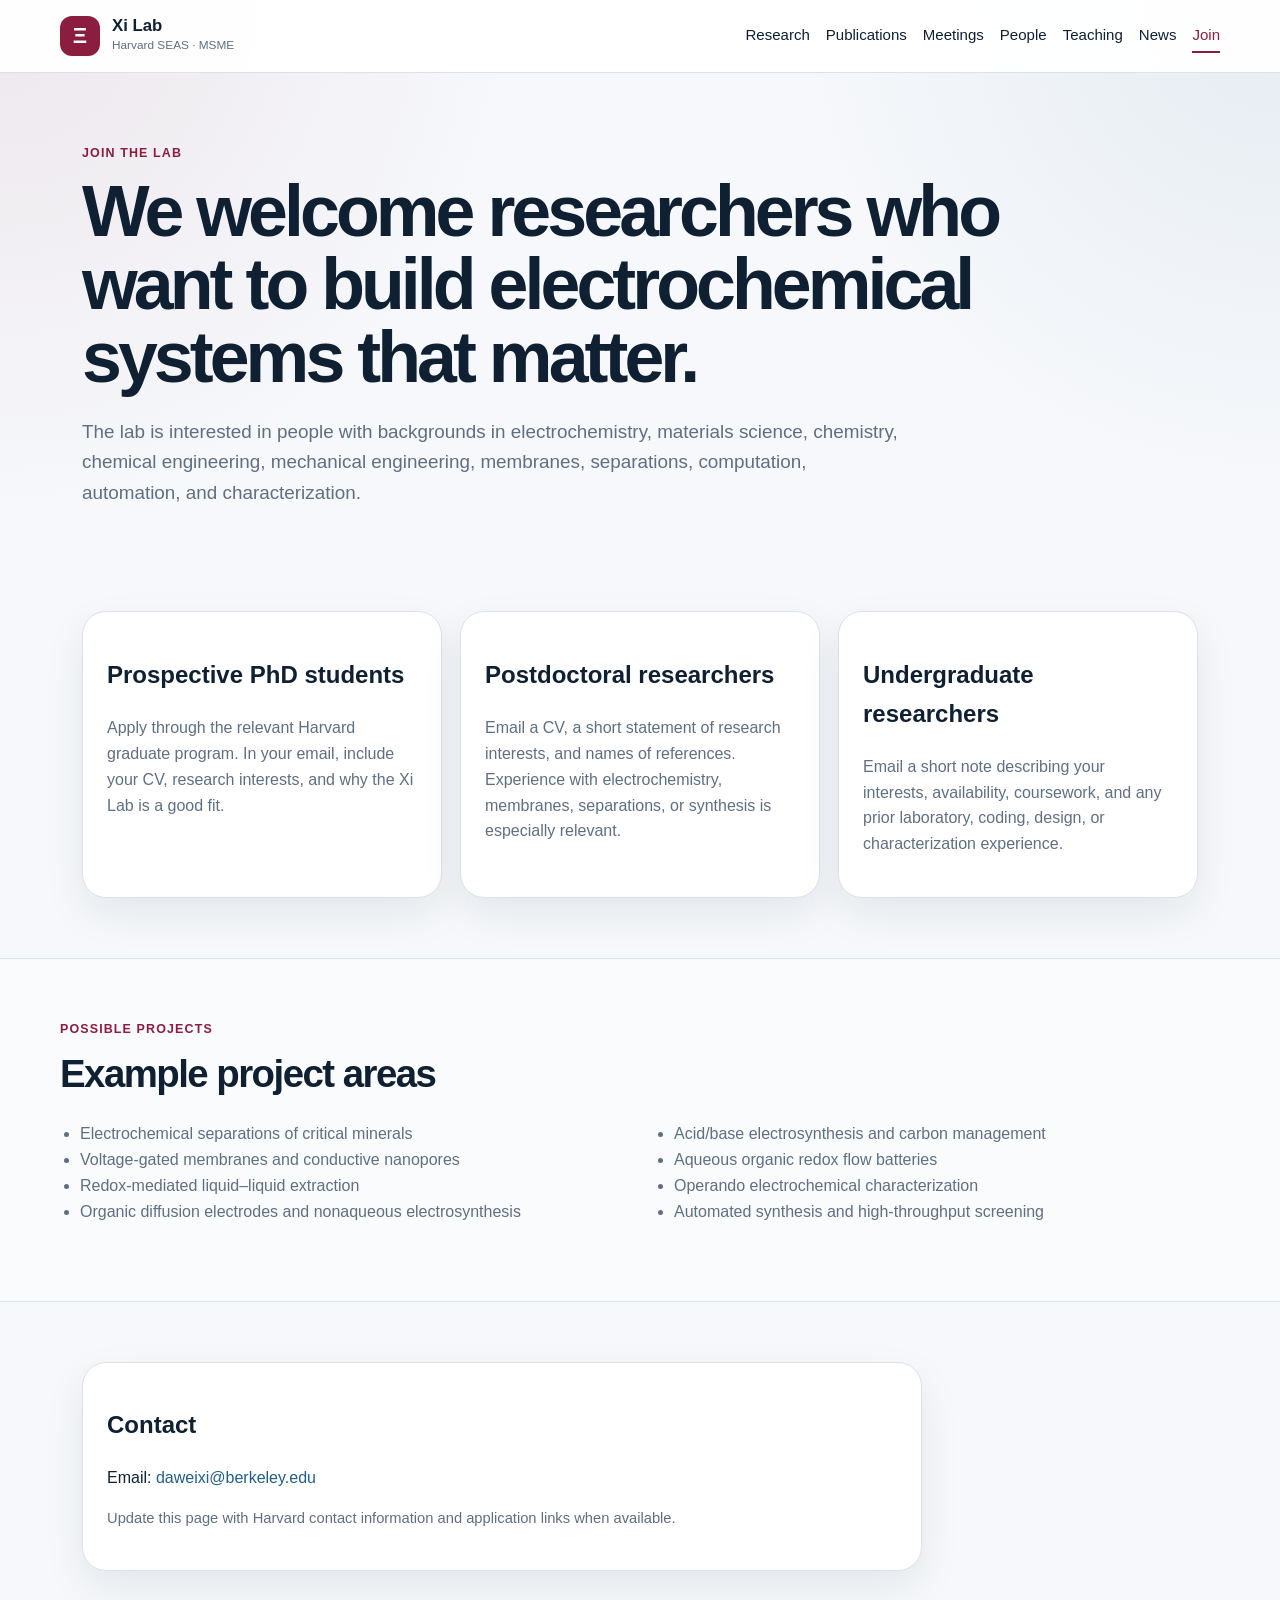
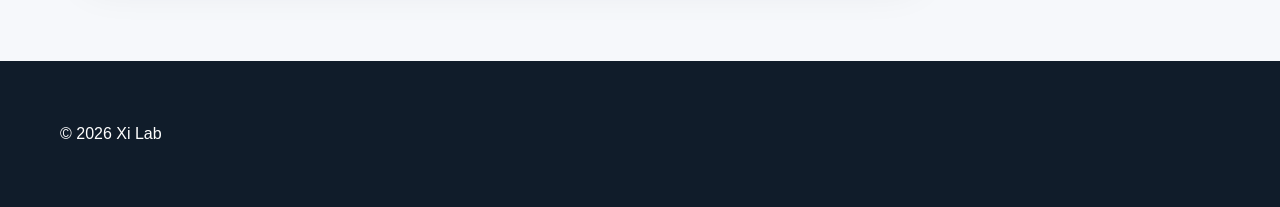
==== join.html @ 3943b00c "Upload Xi Lab website" ====
<!DOCTYPE html>
<html lang="en">
<head>
  <meta charset="UTF-8" />
  <meta name="viewport" content="width=device-width, initial-scale=1.0" />
  <title>Join | Xi Lab</title>
  <meta name="description" content="Join the Xi Lab at Harvard SEAS." />
  <link rel="stylesheet" href="styles.css" />
</head>
<body>
  <header class="site-header">
    <a class="brand" href="index.html"><span class="brand-mark">Ξ</span><span><strong>Xi Lab</strong><small>Harvard SEAS · MSME</small></span></a>
    <nav class="nav" aria-label="Main navigation">
      <a href="research.html">Research</a>
      <a href="publications.html">Publications</a>
      <a href="meetings.html">Meetings</a>
      <a href="people.html">People</a>
      <a href="teaching.html">Teaching</a>
      <a href="news.html">News</a>
      <a class="active" href="join.html">Join</a>
    </nav>
  </header>

  <main class="page">
    <section class="page-hero">
      <p class="eyebrow">Join the lab</p>
      <h1>We welcome researchers who want to build electrochemical systems that matter.</h1>
      <p class="lead">
        The lab is interested in people with backgrounds in electrochemistry,
        materials science, chemistry, chemical engineering, mechanical engineering,
        membranes, separations, computation, automation, and characterization.
      </p>
    </section>

    <section class="section">
      <div class="research-cards">
        <article class="research-card">
          <h2>Prospective PhD students</h2>
          <p>Apply through the relevant Harvard graduate program. In your email, include your CV, research interests, and why the Xi Lab is a good fit.</p>
        </article>
        <article class="research-card">
          <h2>Postdoctoral researchers</h2>
          <p>Email a CV, a short statement of research interests, and names of references. Experience with electrochemistry, membranes, separations, or synthesis is especially relevant.</p>
        </article>
        <article class="research-card">
          <h2>Undergraduate researchers</h2>
          <p>Email a short note describing your interests, availability, coursework, and any prior laboratory, coding, design, or characterization experience.</p>
        </article>
      </div>
    </section>

    <section class="section alt">
      <div class="section-heading">
        <p class="eyebrow">Possible projects</p>
        <h2>Example project areas</h2>
      </div>
      <ul class="clean-list columns">
        <li>Electrochemical separations of critical minerals</li>
        <li>Voltage-gated membranes and conductive nanopores</li>
        <li>Redox-mediated liquid–liquid extraction</li>
        <li>Organic diffusion electrodes and nonaqueous electrosynthesis</li>
        <li>Acid/base electrosynthesis and carbon management</li>
        <li>Aqueous organic redox flow batteries</li>
        <li>Operando electrochemical characterization</li>
        <li>Automated synthesis and high-throughput screening</li>
      </ul>
    </section>

    <section class="section">
      <div class="callout wide">
        <h2>Contact</h2>
        <p>Email: <a href="mailto:daweixi@berkeley.edu">daweixi@berkeley.edu</a></p>
        <p class="small">Update this page with Harvard contact information and application links when available.</p>
      </div>
    </section>
  </main>

  <footer class="footer small-footer"><p>© <span id="year"></span> Xi Lab</p></footer>
  <script>document.getElementById("year").textContent = new Date().getFullYear();</script>
</body>
</html>
---- styles.css ----
:root {
  --ink: #102033;
  --muted: #5f6f82;
  --bg: #f6f8fb;
  --card: #ffffff;
  --line: #d9e2ec;
  --accent: #8b1e3f;
  --accent-2: #1f5f8b;
  --soft: #f2e8ec;
  --soft-blue: #e8f1f7;
  --max: 1160px;
  --radius: 24px;
  --shadow: 0 16px 40px rgba(16, 32, 51, 0.08);
}

* { box-sizing: border-box; }

html { scroll-behavior: smooth; }

body {
  margin: 0;
  font-family: Arial, Helvetica, sans-serif;
  color: var(--ink);
  background:
    radial-gradient(circle at top left, rgba(139, 30, 63, 0.08), transparent 32rem),
    radial-gradient(circle at top right, rgba(31, 95, 139, 0.08), transparent 30rem),
    var(--bg);
  line-height: 1.62;
}

a { color: var(--accent-2); text-decoration: none; }
a:hover { text-decoration: underline; }

.skip-link {
  position: absolute;
  left: -999px;
  top: 0;
  background: white;
  padding: 8px;
}
.skip-link:focus { left: 8px; z-index: 100; }

.site-header {
  position: sticky;
  top: 0;
  z-index: 20;
  display: flex;
  align-items: center;
  justify-content: space-between;
  gap: 24px;
  padding: 16px max(22px, calc((100vw - var(--max)) / 2));
  background: rgba(255, 255, 255, 0.94);
  backdrop-filter: blur(10px);
  border-bottom: 1px solid var(--line);
}

.brand {
  display: flex;
  align-items: center;
  gap: 12px;
  color: var(--ink);
  min-width: max-content;
}

.brand:hover { text-decoration: none; }

.brand-mark {
  display: grid;
  place-items: center;
  width: 40px;
  height: 40px;
  border-radius: 12px;
  background: var(--accent);
  color: white;
  font-size: 1.4rem;
  font-weight: 700;
}

.brand strong {
  display: block;
  line-height: 1.1;
  font-size: 1.05rem;
}

.brand small {
  display: block;
  color: var(--muted);
  font-size: 0.74rem;
}

.nav {
  display: flex;
  flex-wrap: wrap;
  justify-content: flex-end;
  gap: 16px;
  font-size: 0.94rem;
}

.nav a {
  color: var(--ink);
  padding: 4px 0;
  border-bottom: 2px solid transparent;
}
.nav a.active,
.nav a:hover {
  color: var(--accent);
  border-bottom-color: var(--accent);
  text-decoration: none;
}

.hero {
  max-width: var(--max);
  margin: 0 auto;
  padding: 88px 22px 58px;
  display: grid;
  grid-template-columns: minmax(0, 1.5fr) 340px;
  gap: 48px;
  align-items: center;
}

.hero-copy h1,
.page-hero h1 {
  font-size: clamp(2.4rem, 5.6vw, 4.8rem);
  letter-spacing: -0.055em;
  line-height: 1.02;
  margin: 0 0 22px;
}

.page-hero h1 { max-width: 960px; }

.lead {
  color: var(--muted);
  font-size: 1.18rem;
  max-width: 820px;
}

.eyebrow {
  margin: 0 0 12px;
  color: var(--accent);
  font-weight: 800;
  text-transform: uppercase;
  letter-spacing: 0.09em;
  font-size: 0.78rem;
}

.button-row {
  display: flex;
  flex-wrap: wrap;
  gap: 12px;
  margin-top: 30px;
}

.button {
  display: inline-block;
  padding: 12px 18px;
  border-radius: 999px;
  font-weight: 800;
  border: 1px solid var(--line);
}

.button.primary {
  background: var(--accent);
  color: white;
  border-color: var(--accent);
}

.button.secondary {
  background: white;
  color: var(--ink);
}

.button:hover { text-decoration: none; transform: translateY(-1px); }

.hero-panel,
.feature,
.research-card,
.publication,
.person-card,
.diagram-card,
.callout,
.stat {
  background: var(--card);
  border: 1px solid var(--line);
  border-radius: var(--radius);
  box-shadow: var(--shadow);
}

.hero-panel {
  padding: 22px;
}

.portrait-placeholder,
.person-photo,
.toc-placeholder {
  display: grid;
  place-items: center;
  text-align: center;
  color: var(--muted);
  background:
    linear-gradient(135deg, var(--soft), var(--soft-blue));
  border: 1px dashed #9fb2c4;
}

.portrait-placeholder {
  aspect-ratio: 4 / 5;
  border-radius: 18px;
  margin-bottom: 20px;
}

.portrait-placeholder span,
.toc-file {
  font-size: 0.82rem;
  color: #74879a;
}

.small { font-size: 0.92rem; color: var(--muted); }
.muted { color: #b7c3ce; }

.section {
  max-width: var(--max);
  margin: 0 auto;
  padding: 60px 22px;
}

.section.compact { padding-top: 34px; }

.section.alt {
  background: rgba(255,255,255,0.52);
  border-top: 1px solid var(--line);
  border-bottom: 1px solid var(--line);
  max-width: none;
  padding-left: max(22px, calc((100vw - var(--max)) / 2));
  padding-right: max(22px, calc((100vw - var(--max)) / 2));
}

.section-heading {
  margin-bottom: 26px;
}

.section-heading h2,
.split h2,
.research-detail h2 {
  font-size: clamp(1.8rem, 3vw, 2.7rem);
  letter-spacing: -0.04em;
  line-height: 1.13;
  margin: 0 0 14px;
}

.feature-grid,
.research-cards,
.people-grid,
.stat-grid {
  display: grid;
  gap: 18px;
}

.feature-grid {
  grid-template-columns: repeat(4, 1fr);
}

.feature,
.research-card,
.person-card,
.callout,
.diagram-card {
  padding: 24px;
}

.feature h3,
.research-card h3,
.publication h3,
.news-item h2,
.person-card h2 {
  line-height: 1.2;
  margin-top: 0;
}

.feature p,
.research-card p,
.publication p,
.person-card p,
.news-item p,
.split p,
.wide-text,
.clean-list {
  color: var(--muted);
}

.split {
  display: grid;
  grid-template-columns: 0.9fr 1.1fr;
  gap: 38px;
  align-items: start;
}

.stat-grid {
  grid-template-columns: repeat(2, 1fr);
}

.stat {
  padding: 22px;
}

.stat strong {
  display: block;
  color: var(--accent);
  font-size: 1.75rem;
  line-height: 1.1;
  margin-bottom: 8px;
}

.stat span {
  color: var(--muted);
}

.research-cards {
  grid-template-columns: repeat(3, 1fr);
}

.card-number,
.research-label {
  display: inline-block;
  color: var(--accent);
  font-weight: 900;
  letter-spacing: 0.07em;
  margin-bottom: 10px;
}

.page {
  min-height: 72vh;
}

.page-hero {
  max-width: var(--max);
  margin: 0 auto;
  padding: 70px 22px 24px;
}

.research-detail {
  border-top: 1px solid var(--line);
}

.clean-list {
  padding-left: 20px;
}

.clean-list.columns {
  columns: 2;
  column-gap: 48px;
}

.diagram-card {
  background: linear-gradient(135deg, white, #f8fbfd);
}

.mini-diagram {
  display: grid;
  grid-template-columns: repeat(2, 1fr);
  gap: 12px;
}

.mini-diagram span {
  min-height: 84px;
  display: grid;
  place-items: center;
  background: var(--soft-blue);
  border: 1px solid var(--line);
  border-radius: 18px;
  font-weight: 800;
}

.caption {
  color: var(--muted);
  font-size: 0.9rem;
}

.publication-list {
  display: grid;
  gap: 18px;
}

.publication {
  display: grid;
  grid-template-columns: 230px minmax(0, 1fr);
  gap: 24px;
  padding: 20px;
}

.toc-placeholder {
  min-height: 160px;
  border-radius: 18px;
  padding: 16px;
}

.toc-label {
  font-weight: 800;
  color: var(--accent);
}

.pub-meta {
  margin: 0 0 8px;
  font-weight: 800;
  font-size: 0.88rem;
  color: var(--accent-2);
}

.authors {
  margin-top: -6px;
  font-size: 0.96rem;
}

.pub-links {
  display: flex;
  flex-wrap: wrap;
  gap: 14px;
  font-weight: 800;
}

.table-wrap {
  overflow-x: auto;
  background: white;
  border: 1px solid var(--line);
  border-radius: var(--radius);
  box-shadow: var(--shadow);
}

.talk-table {
  width: 100%;
  border-collapse: collapse;
  min-width: 760px;
}

.talk-table th,
.talk-table td {
  padding: 14px 16px;
  text-align: left;
  vertical-align: top;
  border-bottom: 1px solid var(--line);
}

.talk-table th {
  background: #f0f4f7;
  color: var(--ink);
}

.people-grid {
  grid-template-columns: 1fr 1fr;
}

.person-photo {
  height: 220px;
  border-radius: 18px;
  margin-bottom: 20px;
}

.role {
  color: var(--accent);
  font-weight: 800;
}

.muted-card {
  background: linear-gradient(135deg, white, #f7fbfd);
}

.news-list {
  display: grid;
  gap: 18px;
}

.news-item {
  display: grid;
  grid-template-columns: 120px 1fr;
  gap: 22px;
  padding: 24px;
  background: white;
  border: 1px solid var(--line);
  border-radius: var(--radius);
  box-shadow: var(--shadow);
}

.news-item time {
  color: var(--accent);
  font-weight: 900;
  font-size: 1.1rem;
}

.callout.wide {
  max-width: 840px;
}

.footer {
  margin-top: 64px;
  padding: 44px max(22px, calc((100vw - var(--max)) / 2));
  background: #101c2a;
  color: white;
}

.footer h2 { margin-top: 0; }
.footer a { color: #d5e9ff; }
.footer-links {
  display: flex;
  flex-wrap: wrap;
  gap: 18px;
  margin: 24px 0;
}
.small-footer { margin-top: 30px; }

@media (max-width: 980px) {
  .hero,
  .split {
    grid-template-columns: 1fr;
  }
  .hero {
    padding-top: 54px;
  }
  .hero-panel {
    max-width: 420px;
  }
  .feature-grid,
  .research-cards {
    grid-template-columns: repeat(2, 1fr);
  }
  .publication {
    grid-template-columns: 1fr;
  }
  .toc-placeholder {
    min-height: 210px;
  }
}

@media (max-width: 680px) {
  .site-header {
    position: static;
    align-items: flex-start;
    flex-direction: column;
  }
  .nav {
    justify-content: flex-start;
    gap: 12px;
  }
  .feature-grid,
  .research-cards,
  .people-grid,
  .stat-grid {
    grid-template-columns: 1fr;
  }
  .news-item {
    grid-template-columns: 1fr;
  }
  .clean-list.columns {
    columns: 1;
  }
}
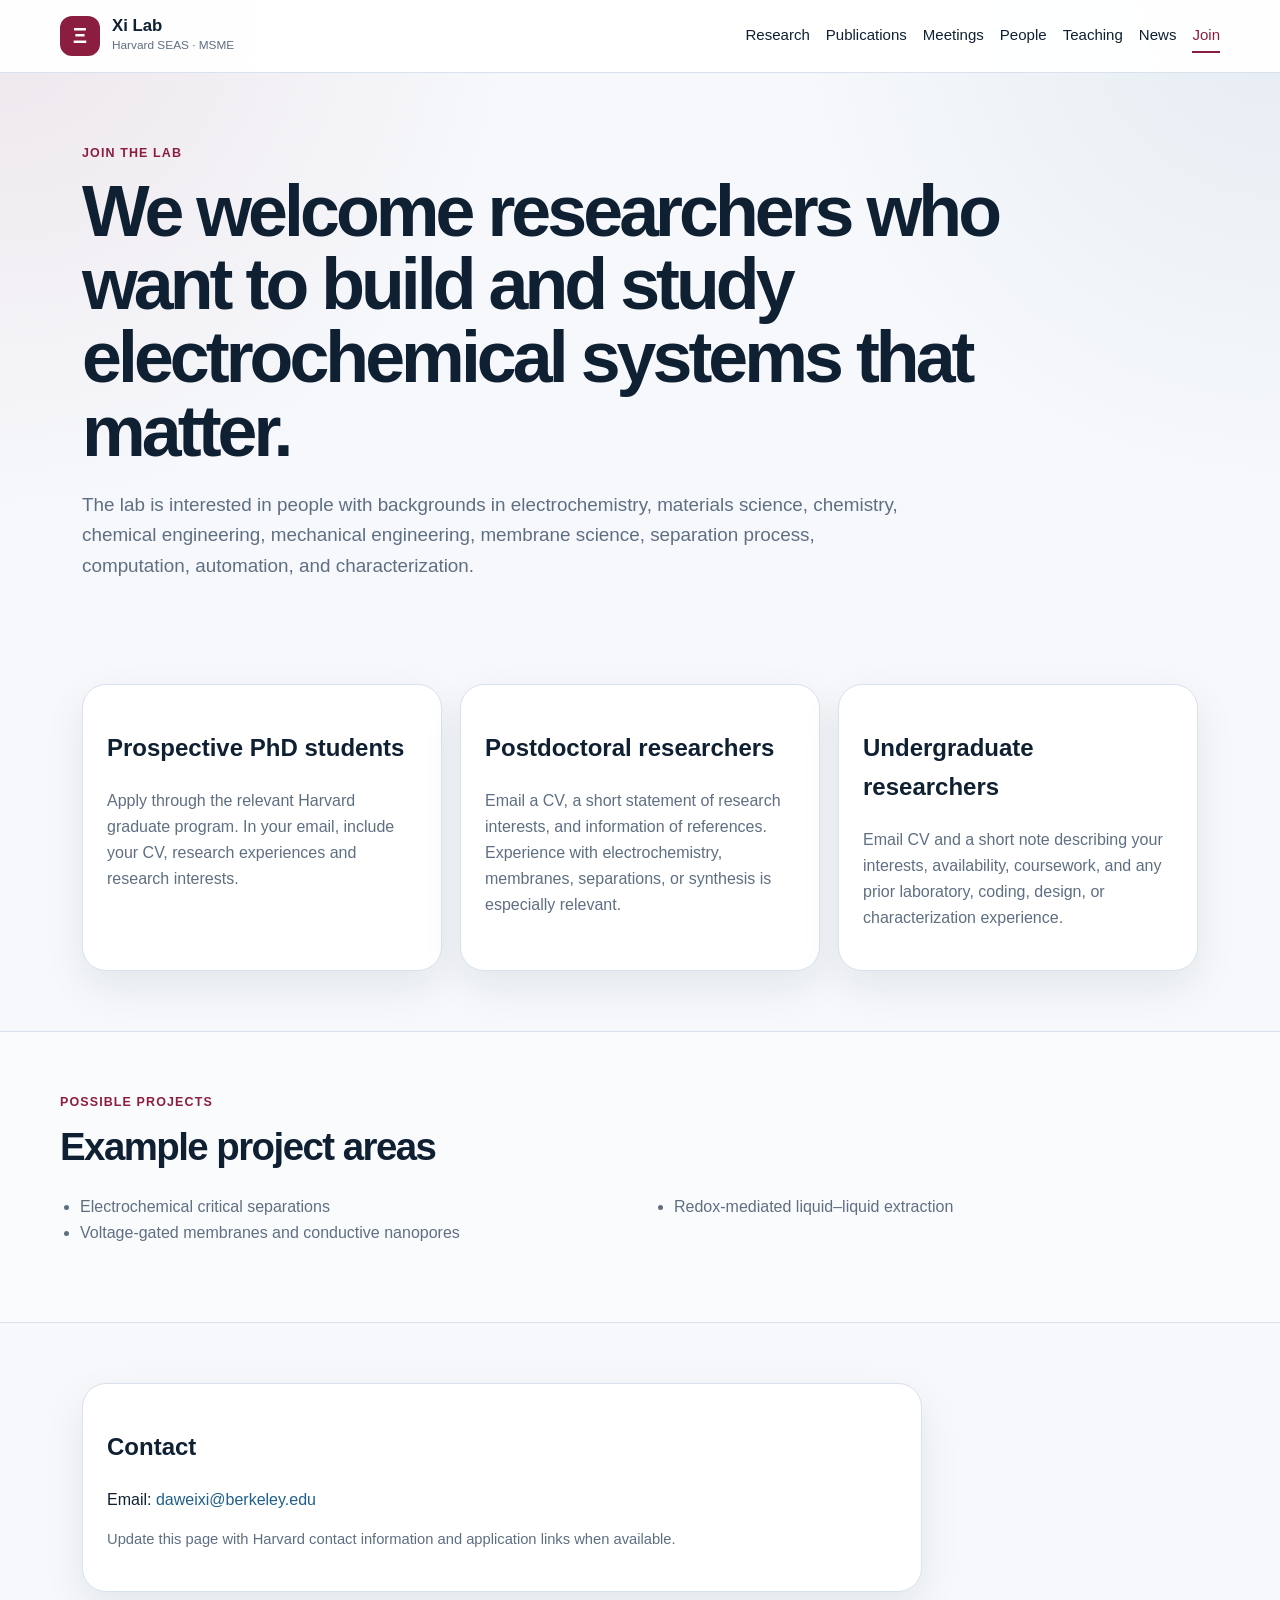
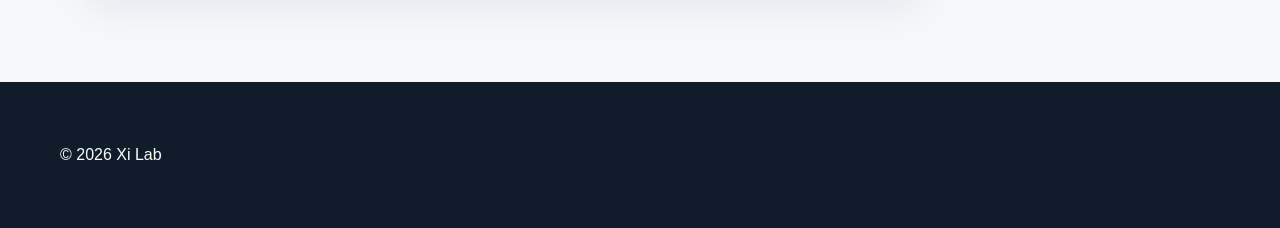
==== commit 92c700b5: "Update join.html" ====
--- a/join.html
+++ b/join.html
@@ -24,11 +24,11 @@
   <main class="page">
     <section class="page-hero">
       <p class="eyebrow">Join the lab</p>
-      <h1>We welcome researchers who want to build electrochemical systems that matter.</h1>
+      <h1>We welcome researchers who want to build and study electrochemical systems that matter.</h1>
       <p class="lead">
         The lab is interested in people with backgrounds in electrochemistry,
         materials science, chemistry, chemical engineering, mechanical engineering,
-        membranes, separations, computation, automation, and characterization.
+        membrane science, separation process, computation, automation, and characterization.
       </p>
     </section>
 
@@ -36,15 +36,15 @@
       <div class="research-cards">
         <article class="research-card">
           <h2>Prospective PhD students</h2>
-          <p>Apply through the relevant Harvard graduate program. In your email, include your CV, research interests, and why the Xi Lab is a good fit.</p>
+          <p>Apply through the relevant Harvard graduate program. In your email, include your CV, research experiences and research interests.</p>
         </article>
         <article class="research-card">
           <h2>Postdoctoral researchers</h2>
-          <p>Email a CV, a short statement of research interests, and names of references. Experience with electrochemistry, membranes, separations, or synthesis is especially relevant.</p>
+          <p>Email a CV, a short statement of research interests, and information of references. Experience with electrochemistry, membranes, separations, or synthesis is especially relevant.</p>
         </article>
         <article class="research-card">
           <h2>Undergraduate researchers</h2>
-          <p>Email a short note describing your interests, availability, coursework, and any prior laboratory, coding, design, or characterization experience.</p>
+          <p>Email CV and a short note describing your interests, availability, coursework, and any prior laboratory, coding, design, or characterization experience.</p>
         </article>
       </div>
     </section>
@@ -55,14 +55,9 @@
         <h2>Example project areas</h2>
       </div>
       <ul class="clean-list columns">
-        <li>Electrochemical separations of critical minerals</li>
+        <li>Electrochemical critical separations</li>
         <li>Voltage-gated membranes and conductive nanopores</li>
         <li>Redox-mediated liquid–liquid extraction</li>
-        <li>Organic diffusion electrodes and nonaqueous electrosynthesis</li>
-        <li>Acid/base electrosynthesis and carbon management</li>
-        <li>Aqueous organic redox flow batteries</li>
-        <li>Operando electrochemical characterization</li>
-        <li>Automated synthesis and high-throughput screening</li>
       </ul>
     </section>
 
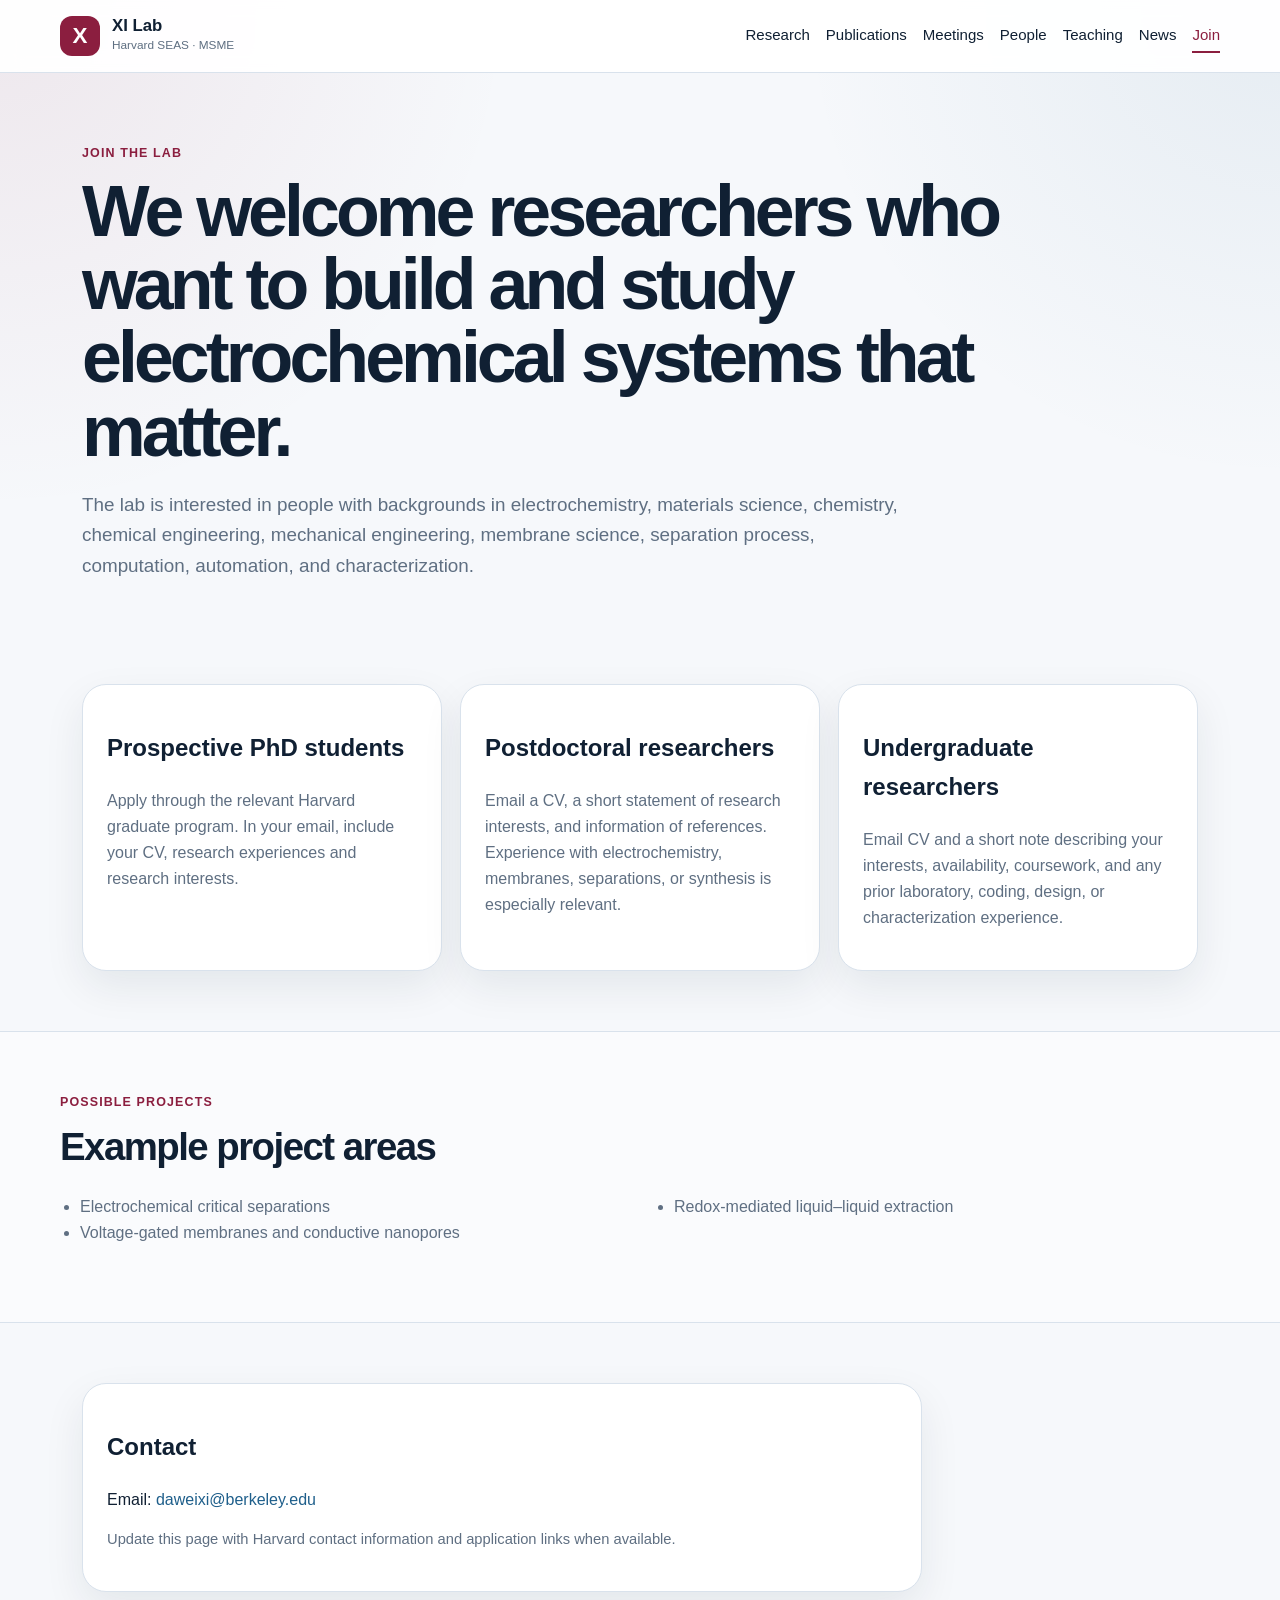
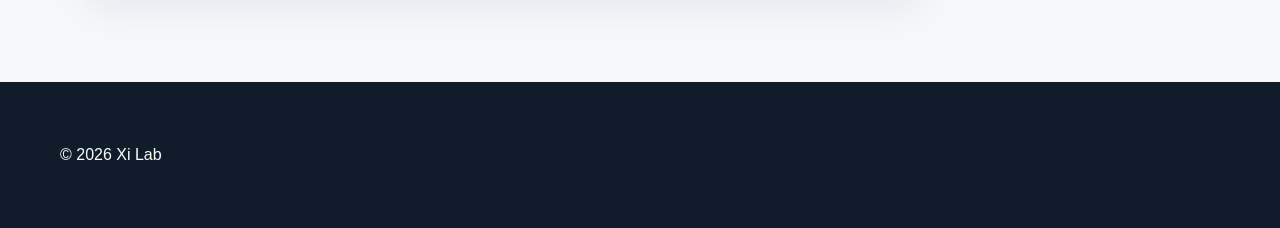
==== commit 73e9e01b: "Correct title and brand name in join.html" ====
--- a/join.html
+++ b/join.html
@@ -3,13 +3,13 @@
 <head>
   <meta charset="UTF-8" />
   <meta name="viewport" content="width=device-width, initial-scale=1.0" />
-  <title>Join | Xi Lab</title>
+  <title>Join | XI Lab</title>
   <meta name="description" content="Join the Xi Lab at Harvard SEAS." />
   <link rel="stylesheet" href="styles.css" />
 </head>
 <body>
   <header class="site-header">
-    <a class="brand" href="index.html"><span class="brand-mark">Ξ</span><span><strong>Xi Lab</strong><small>Harvard SEAS · MSME</small></span></a>
+    <a class="brand" href="index.html"><span class="brand-mark">X</span><span><strong>XI Lab</strong><small>Harvard SEAS · MSME</small></span></a>
     <nav class="nav" aria-label="Main navigation">
       <a href="research.html">Research</a>
       <a href="publications.html">Publications</a>
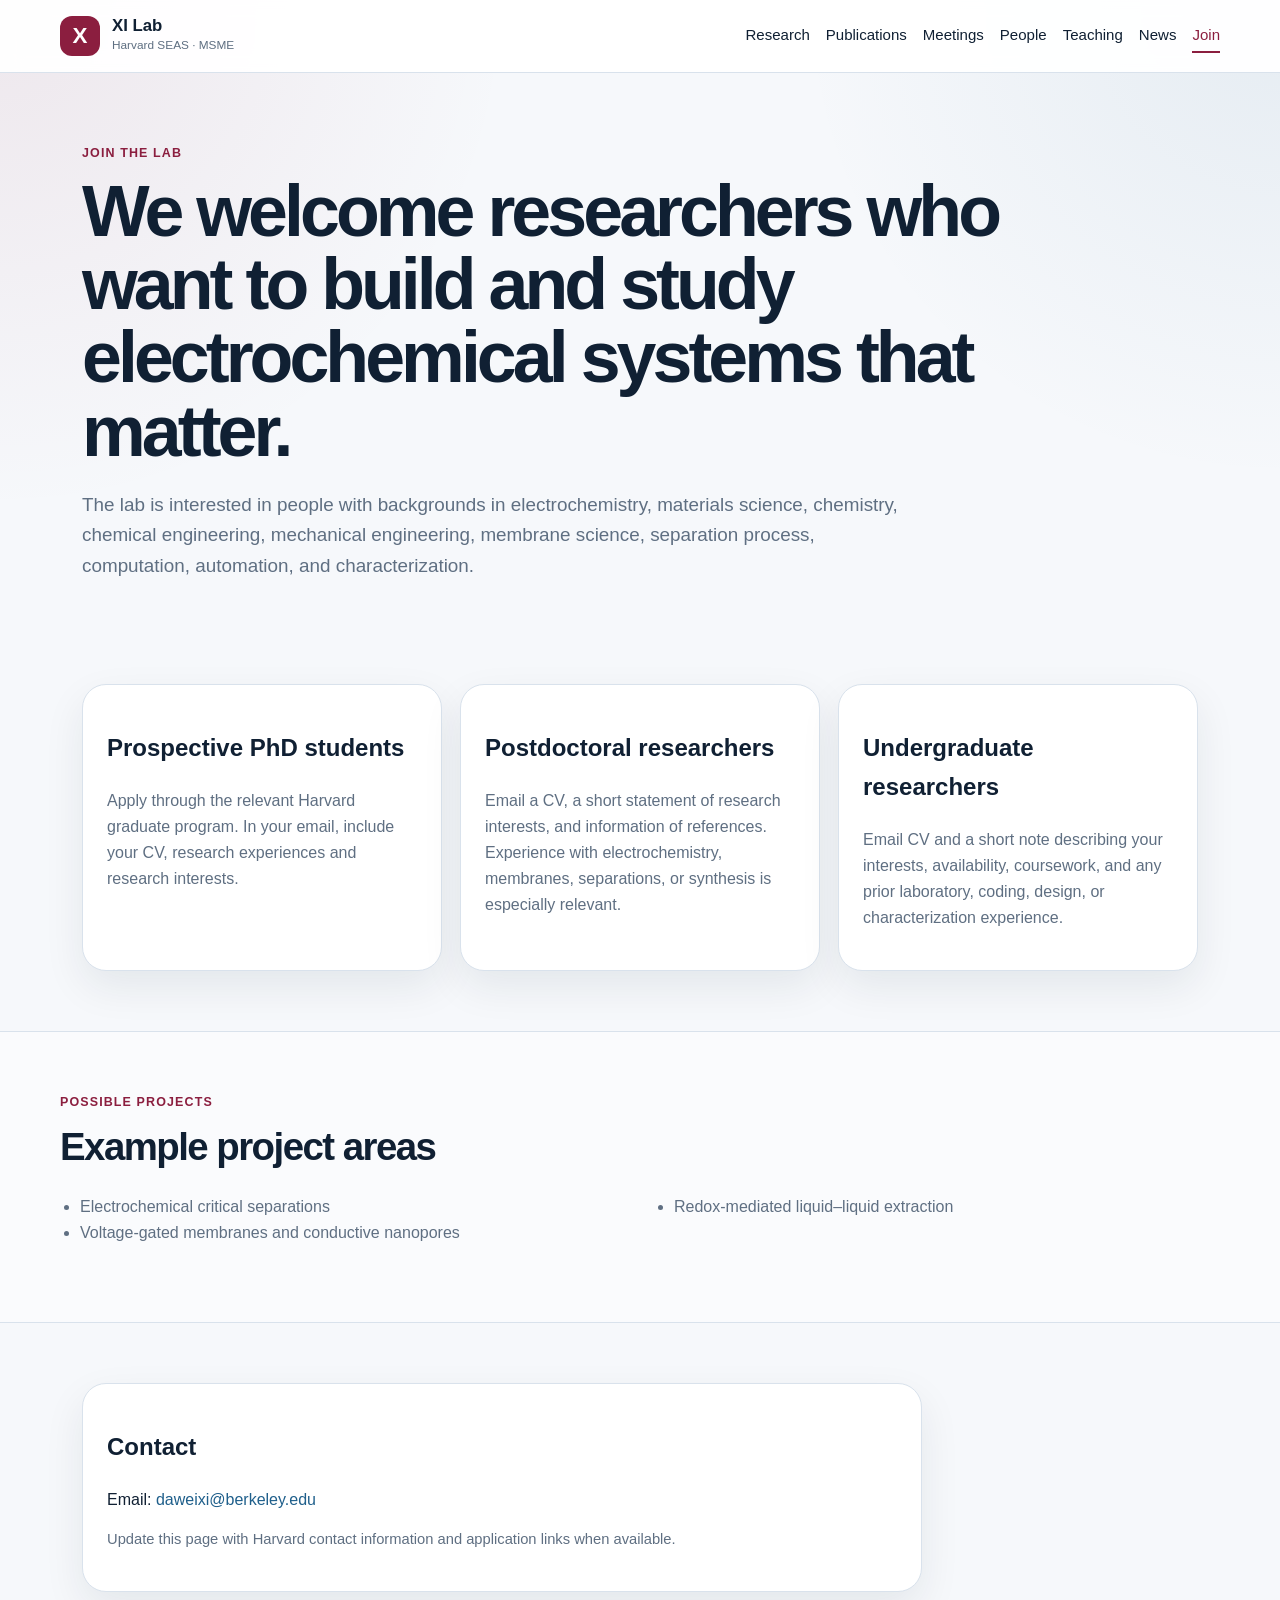
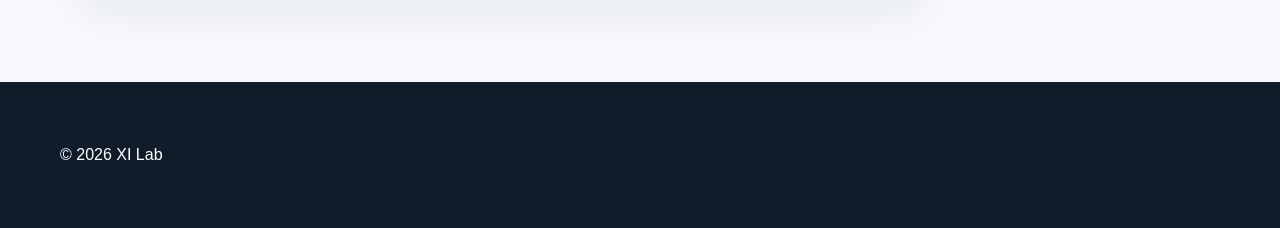
==== commit c377acd1: "Update join.html" ====
--- a/join.html
+++ b/join.html
@@ -70,7 +70,7 @@
     </section>
   </main>
 
-  <footer class="footer small-footer"><p>© <span id="year"></span> Xi Lab</p></footer>
+  <footer class="footer small-footer"><p>© <span id="year"></span> XI Lab</p></footer>
   <script>document.getElementById("year").textContent = new Date().getFullYear();</script>
 </body>
 </html>
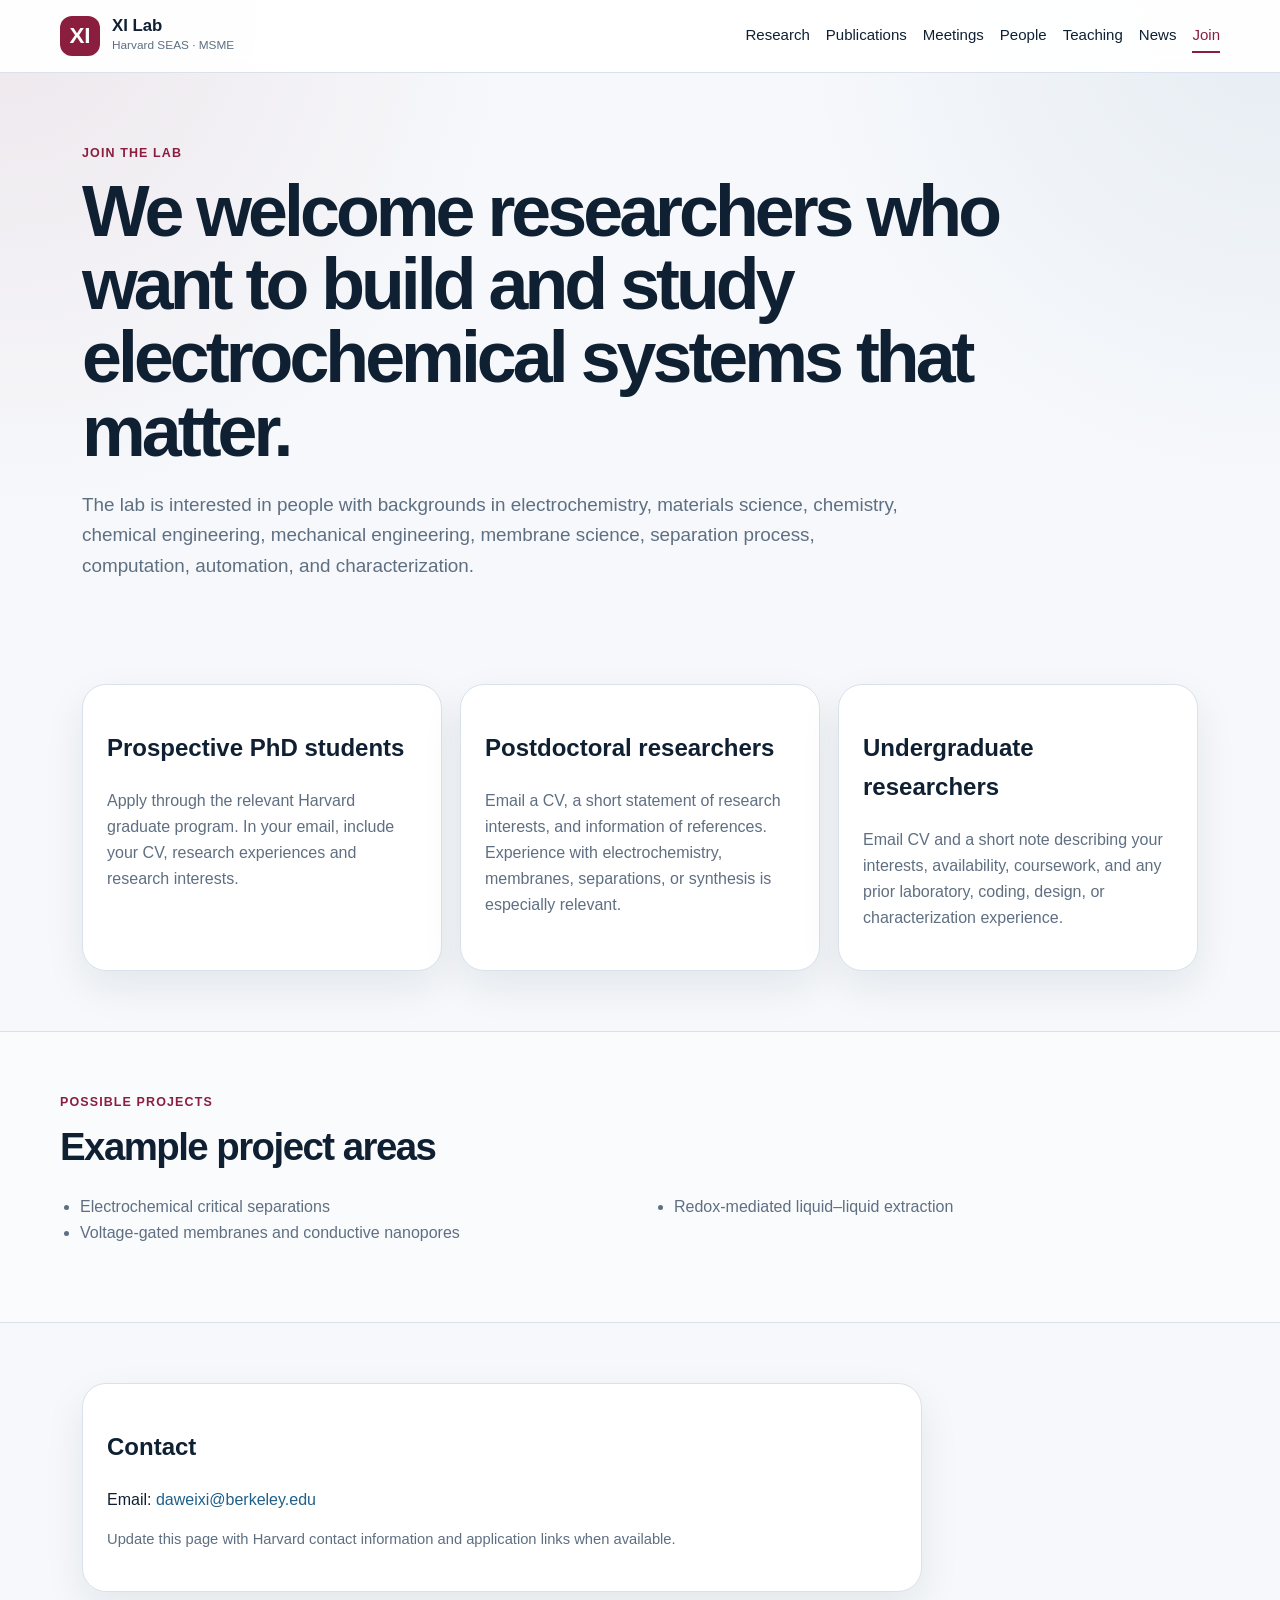
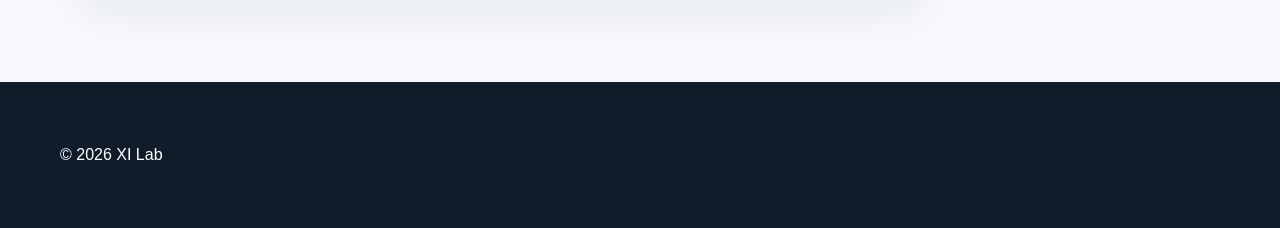
==== commit acb574b7: "Update join.html" ====
--- a/join.html
+++ b/join.html
@@ -9,7 +9,7 @@
 </head>
 <body>
   <header class="site-header">
-    <a class="brand" href="index.html"><span class="brand-mark">X</span><span><strong>XI Lab</strong><small>Harvard SEAS · MSME</small></span></a>
+    <a class="brand" href="index.html"><span class="brand-mark">XI</span><span><strong>XI Lab</strong><small>Harvard SEAS · MSME</small></span></a>
     <nav class="nav" aria-label="Main navigation">
       <a href="research.html">Research</a>
       <a href="publications.html">Publications</a>
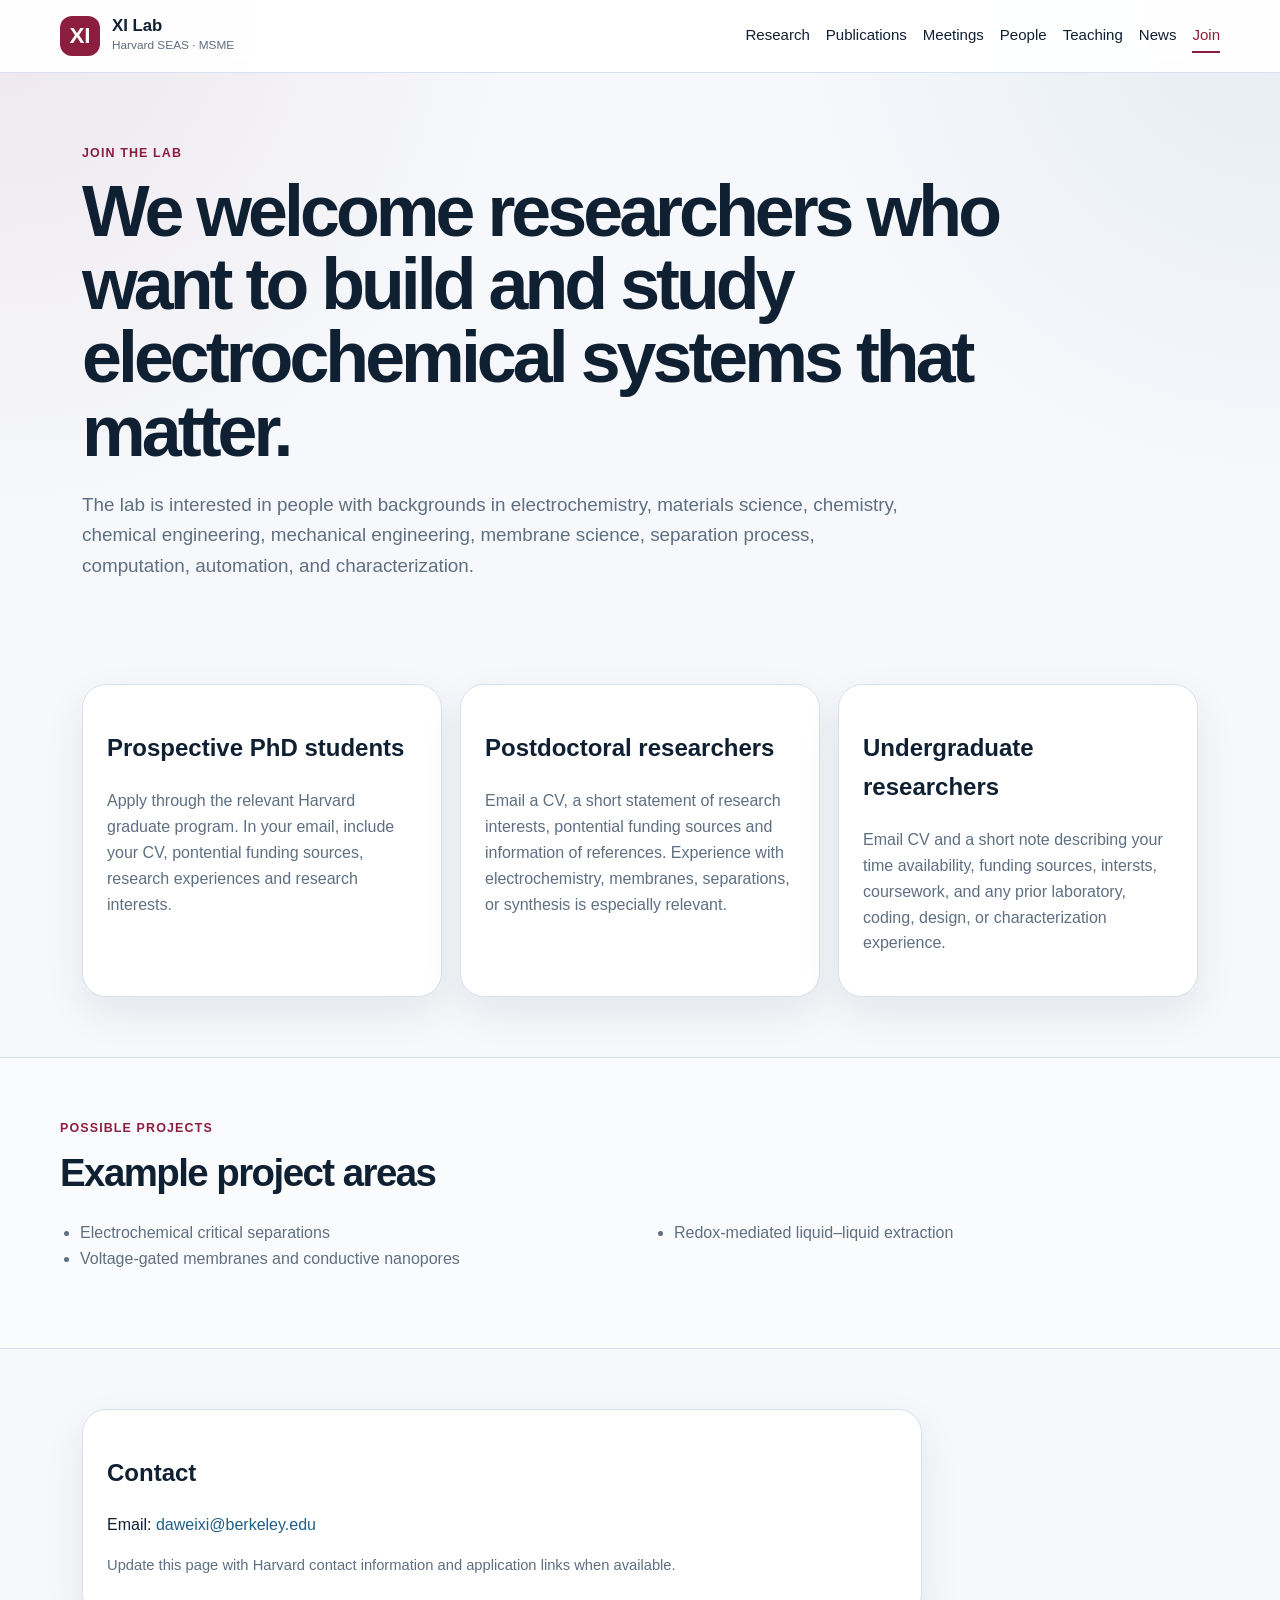
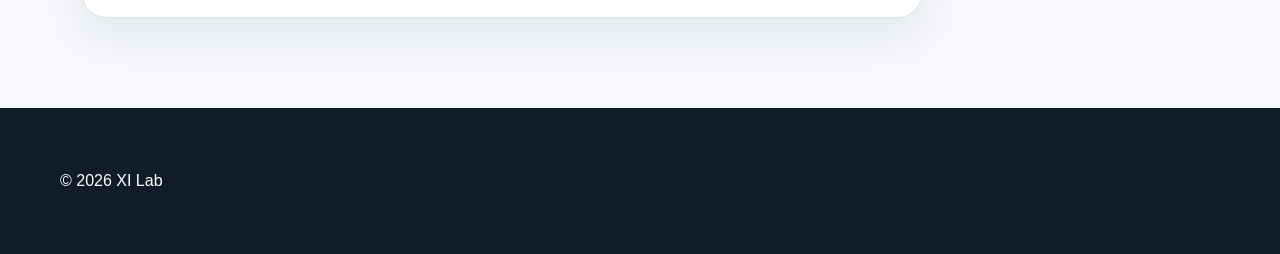
==== commit 61a0c0ae: "Update join.html" ====
--- a/join.html
+++ b/join.html
@@ -36,15 +36,15 @@
       <div class="research-cards">
         <article class="research-card">
           <h2>Prospective PhD students</h2>
-          <p>Apply through the relevant Harvard graduate program. In your email, include your CV, research experiences and research interests.</p>
+          <p>Apply through the relevant Harvard graduate program. In your email, include your CV, pontential funding sources, research experiences and research interests.</p>
         </article>
         <article class="research-card">
           <h2>Postdoctoral researchers</h2>
-          <p>Email a CV, a short statement of research interests, and information of references. Experience with electrochemistry, membranes, separations, or synthesis is especially relevant.</p>
+          <p>Email a CV, a short statement of research interests, pontential funding sources and information of references. Experience with electrochemistry, membranes, separations, or synthesis is especially relevant.</p>
         </article>
         <article class="research-card">
           <h2>Undergraduate researchers</h2>
-          <p>Email CV and a short note describing your interests, availability, coursework, and any prior laboratory, coding, design, or characterization experience.</p>
+          <p>Email CV and a short note describing your time availability, funding sources, intersts, coursework, and any prior laboratory, coding, design, or characterization experience.</p>
         </article>
       </div>
     </section>
--- a/styles.css
+++ b/styles.css
@@ -201,6 +201,20 @@
   border: 1px dashed #9fb2c4;
 }
 
+.toc-image {
+  display: block;
+  width: 100%;
+  max-width: 320px;
+  height: 210px;
+  object-fit: contain;
+  object-position: center;
+  background: white;
+  border: 1px solid var(--line);
+  border-radius: 18px;
+  padding: 10px;
+  margin: 0 auto;
+}
+
 .portrait-placeholder {
   aspect-ratio: 4 / 5;
   border-radius: 18px;
@@ -385,6 +399,17 @@
   gap: 24px;
   padding: 20px;
 }
+.publication.no-toc {
+  grid-template-columns: 1fr;
+}
+
+.publication.no-toc .pub-body {
+  max-width: 900px;
+}
+
+.publication.no-toc .pub-links {
+  margin-top: 12px;
+}
 
 .toc-placeholder {
   min-height: 160px;
@@ -451,6 +476,17 @@
   height: 220px;
   border-radius: 18px;
   margin-bottom: 20px;
+}
+
+.portrait-image {
+  display: block;
+  width: 100%;
+  max-width: 360px;
+  aspect-ratio: 4 / 5;
+  object-fit: cover;
+  object-position: center;
+  border-radius: 18px;
+  margin: 0 auto 20px auto;
 }
 
 .role {
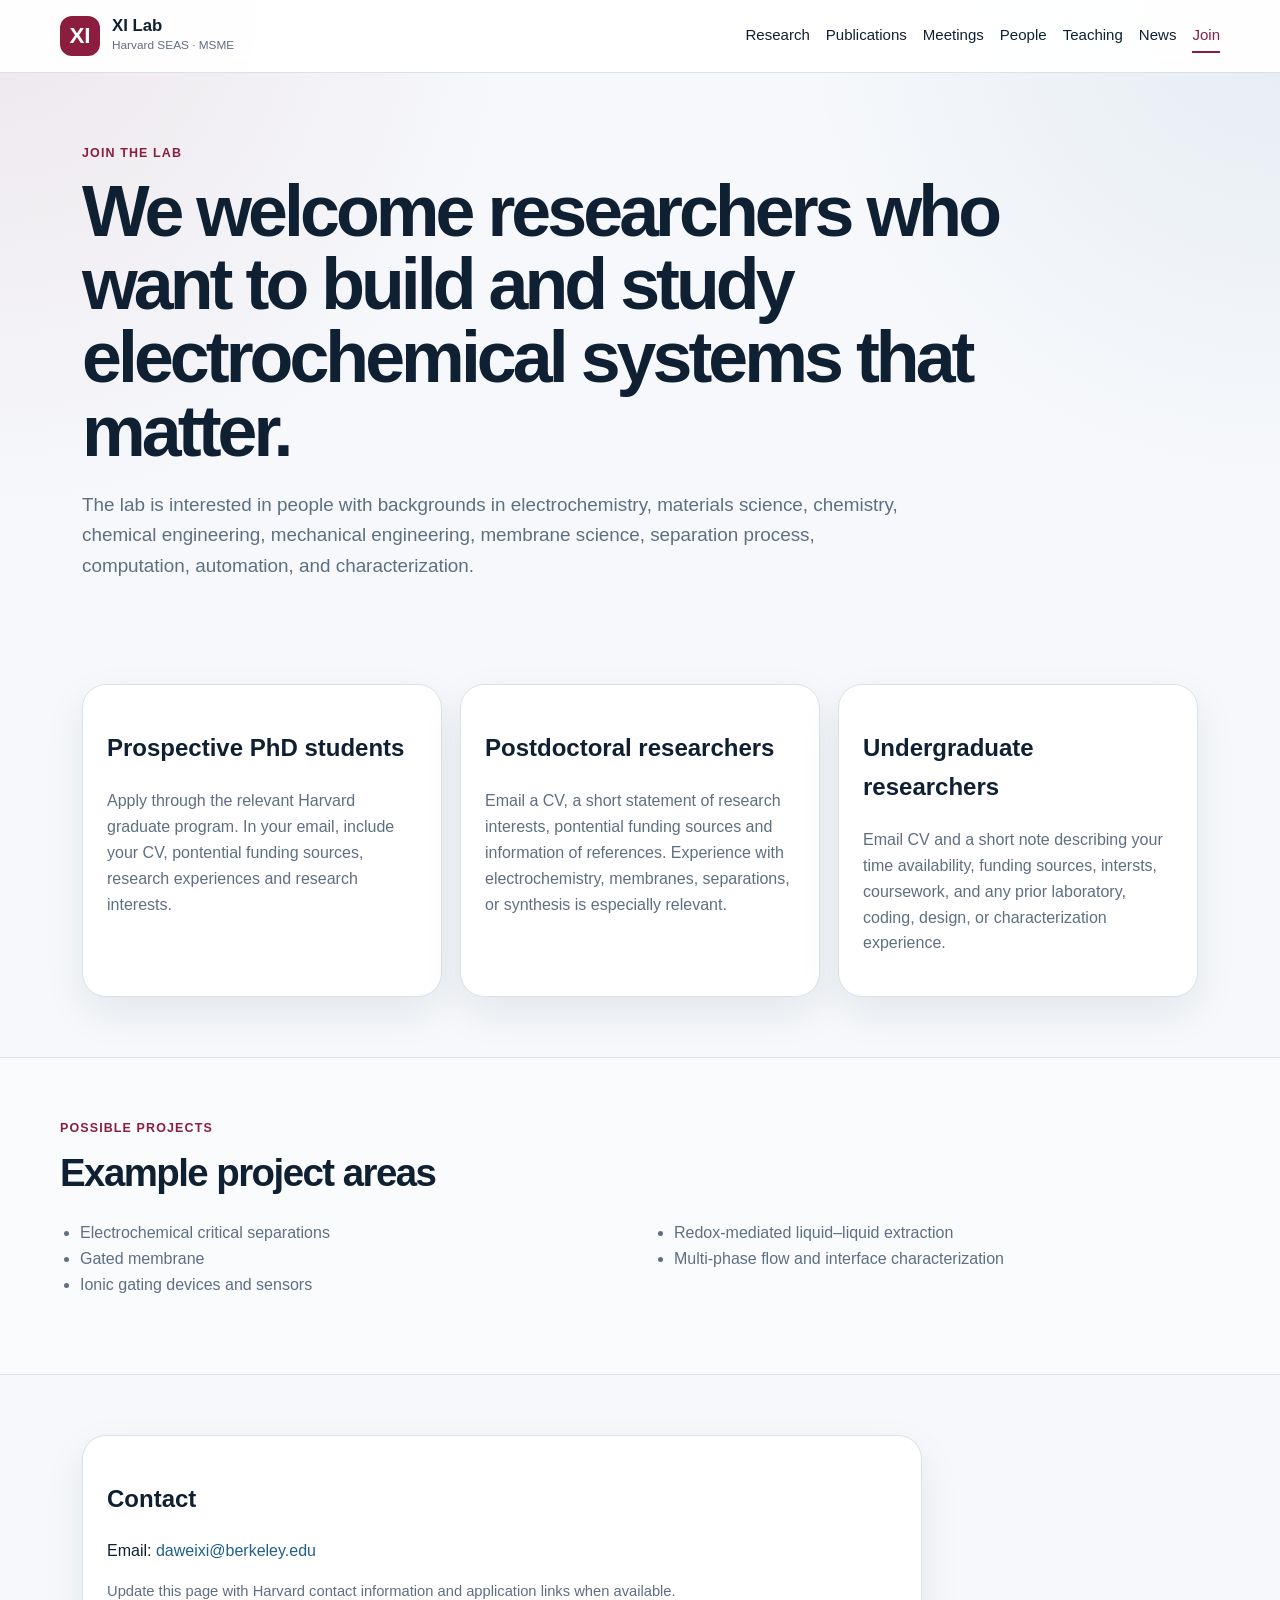
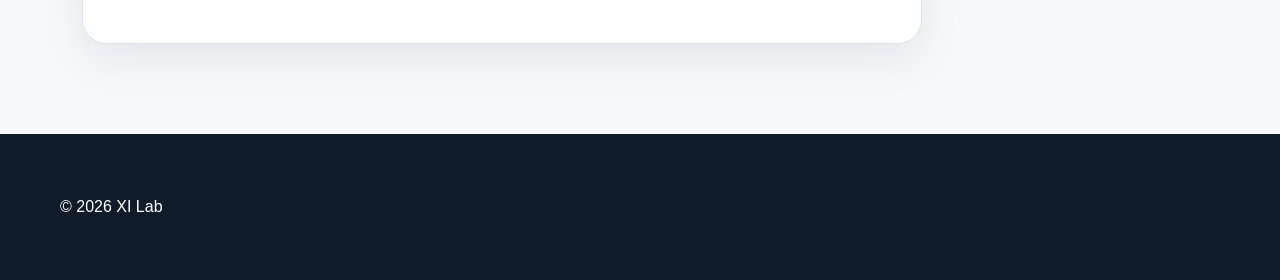
==== commit 11966060: "Update join.html" ====
--- a/join.html
+++ b/join.html
@@ -56,8 +56,10 @@
       </div>
       <ul class="clean-list columns">
         <li>Electrochemical critical separations</li>
-        <li>Voltage-gated membranes and conductive nanopores</li>
+        <li>Gated membrane</li>
+        <li>Ionic gating devices and sensors</li>
         <li>Redox-mediated liquid–liquid extraction</li>
+        <li>Multi-phase flow and interface characterization</li>
       </ul>
     </section>
 
